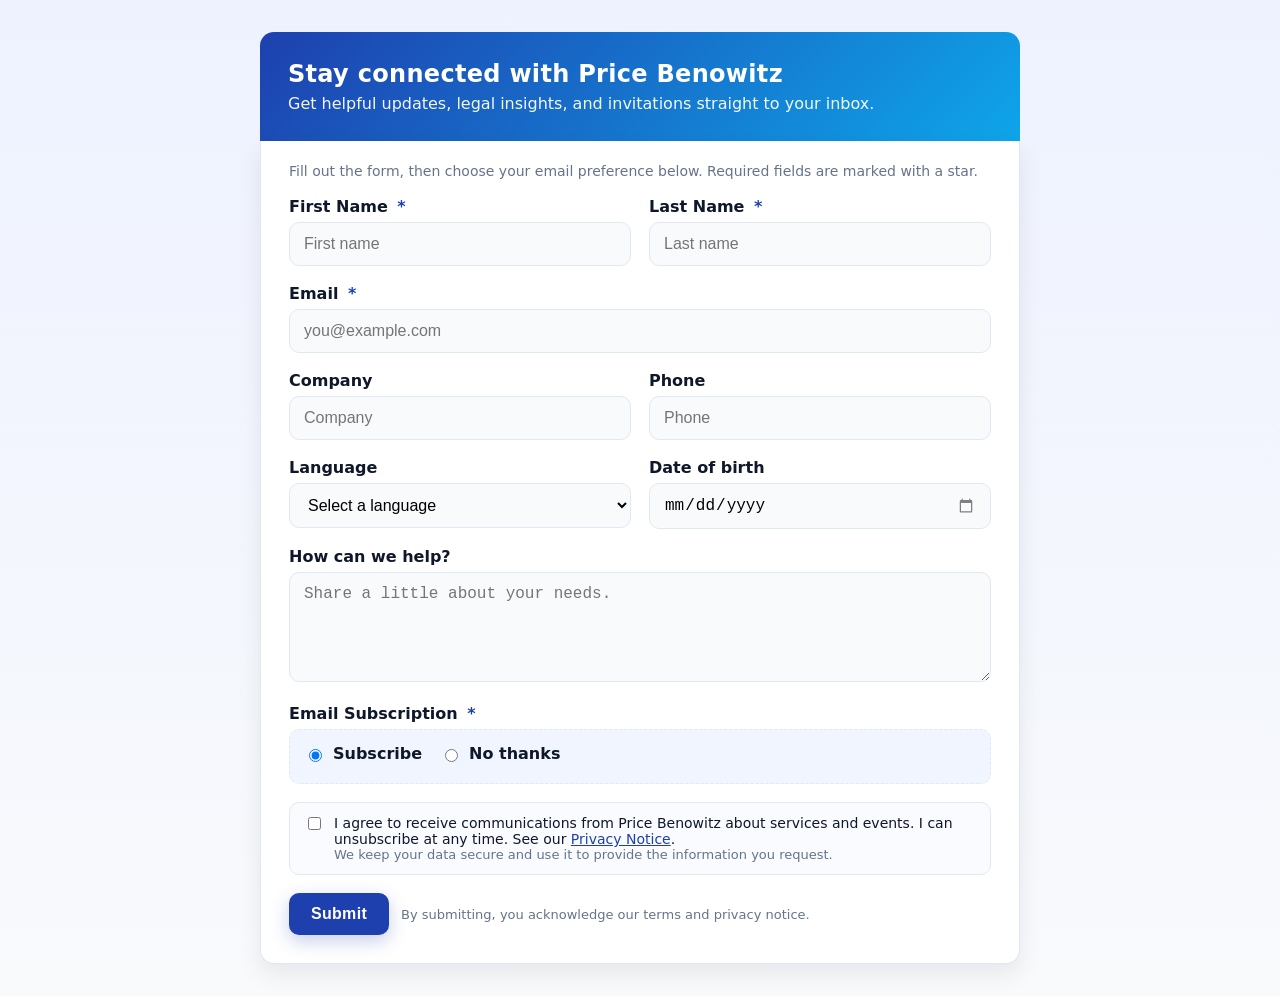
==== index.html @ d30636b1 "update" ====
<!DOCTYPE html>
<html lang="en">
<head>
  <meta charset="UTF-8"/>
  <meta name="viewport" content="width=device-width, initial-scale=1"/>
  <title>Prospect Form</title>
  <link rel="stylesheet" href="style.css">
  <link rel="shortcut icon" href="logo.jpg" type="image/x-icon">
</head>
<body>
  <main class="shell" role="main" aria-labelledby="form-title">
    <section class="brand">
      <h1 id="form-title">Stay connected with Price Benowitz</h1>
      <p>Get helpful updates, legal insights, and invitations straight to your inbox.</p>
    </section>

    <section class="card" aria-describedby="helper-text">
      <p id="helper-text" class="helper">
        Fill out the form, then choose your email preference below. Required fields are marked with a star.
      </p>

      <!-- messages for client side validation -->
      <div id="form-error" class="notice error" role="alert" aria-live="polite"></div>
      <div id="form-success" class="notice success" role="status" aria-live="polite"></div>

      <form id="prospect-form" action="http://go.pricebenowitz.com/l/1095012/2025-08-14/7nrmt3" method="post" novalidate>
        <!-- Honeypot -->
        <div class="hp-wrap" aria-hidden="true">
          <label for="website">Do not fill this field</label>
          <input type="text" id="website" name="website"/>
        </div>

        <!-- First Name -->
        <div class="field">
          <label for="first-name">First Name <span class="required">*</span></label>
          <input type="text" id="first-name" name="first_name" placeholder="First name" autocomplete="given-name" required/>
          <p class="error-text" id="err-first-name">Please enter your first name.</p>
        </div>

        <!-- Last Name -->
        <div class="field">
          <label for="last-name">Last Name <span class="required">*</span></label>
          <input type="text" id="last-name" name="last_name" placeholder="Last name" autocomplete="family-name" required/>
          <p class="error-text" id="err-last-name">Please enter your last name.</p>
        </div>

        <!-- Email -->
        <div class="field full">
          <label for="email">Email <span class="required">*</span></label>
          <input type="email" id="email" name="email" placeholder="you@example.com" autocomplete="email" required/>
          <p class="error-text" id="err-email">Please enter a valid email address.</p>
        </div>

        <!-- Optional company and phone -->
        <div class="field">
          <label for="company">Company</label>
          <input type="text" id="company" name="company" placeholder="Company"/>
        </div>

        <div class="field">
          <label for="phone">Phone</label>
          <input type="tel" id="phone" name="phone" placeholder="Phone"/>
        </div>

         <!-- Optional DOB and language -->
        <div class="field">
          <label for="language">Language</label>
          <select id="language" name="language">
            <option value="">Select a language</option>
            <option>Espanish</option>
            <option>English</option>
            <option>Portuguese</option>
            <option>Other</option>
          </select>
        </div>

        <div class="field">
          <label for="dateOfBinthDay">Date of birth</label>
          <input type="date" id="dateOfBinthDay" name="dateOfBinthDay" placeholder="mm/dd/aaaa"/>
        </div>

        <!-- Message -->
        <div class="field full">
          <label for="message">How can we help?</label>
          <textarea id="message" name="message" placeholder="Share a little about your needs."></textarea>
        </div>

        <!-- Subscription preference mapped to your existing `unsubscribe` field -->
        <div class="field full">
          <label>Email Subscription <span class="required">*</span></label>
          <div class="radio-row" role="radiogroup" aria-label="Email Subscription">
            <label class="radio-option">
              <input type="radio" name="unsubscribe" value="false" id="sub-yes" checked required/>
              <span>Subscribe</span>
            </label>
            <label class="radio-option">
              <input type="radio" name="unsubscribe" value="true" id="sub-no" required/>
              <span>No thanks</span>
            </label>
          </div>
          <p class="error-text" id="err-sub">Please choose your email preference.</p>
        </div>

        <!-- Consent -->
        <div class="field full">
          <label class="sr-only" for="consent">Consent to receive email</label>
          <div class="consent">
            <input type="checkbox" id="consent" required/>
            <div>
              I agree to receive communications from Price Benowitz about services and events. I can unsubscribe at any time. See our
              <a href="#" target="_blank" rel="noopener">Privacy Notice</a>.
              <div class="subcopy">We keep your data secure and use it to provide the information you request.</div>
            </div>
          </div>
          <p class="error-text" id="err-consent">Please confirm consent to proceed.</p>
        </div>

        <!-- Helpful hidden fields you can map in Account Engagement -->
        <input type="hidden" name="source" value="Website Lead"/>
        <input type="hidden" name="campaign" value="General Newsletter"/>

        <div class="actions full">
          <button type="submit" aria-label="Submit form">Submit</button>
          <span class="subcopy">By submitting, you acknowledge our terms and privacy notice.</span>
        </div>
      </form>
    </section>
  </main>
  <script src="script.js"></script>
</body>
</html>
---- style.css ----
:root{
    --primary:#1e40af;      /* blue, main brand */
    --primary-600:#1b399b;
    --primary-700:#173081;
    --accent:#0ea5e9;       /* light blue accent */
    --bg:#f5f7fb;
    --card:#ffffff;
    --text:#0f172a;
    --muted:#64748b;
    --border:#e2e8f0;
    --error:#b91c1c;
    --success:#065f46;
    --radius:14px;
    --shadow:0 10px 25px rgba(2, 6, 23, 0.08);
}

*{box-sizing:border-box}

body{
    margin:0;
    font-family: ui-sans-serif, system-ui, -apple-system, "Segoe UI", Roboto, Arial, "Noto Sans", "Apple Color Emoji", "Segoe UI Emoji";
    background: linear-gradient(180deg, #eef2ff, #f8fafc);
    color:var(--text);
    display:flex;
    min-height:100vh;
    align-items:center;
    justify-content:center;
    padding:32px;
}

.shell{
    width:100%;
    max-width:760px;
}

.brand{
    background: linear-gradient(135deg, var(--primary), var(--accent));
    color:white;
    padding:28px 28px;
    border-top-left-radius: var(--radius);
    border-top-right-radius: var(--radius);
}

.brand h1{
    font-size:24px;
    margin:0 0 6px 0;
    letter-spacing:.3px;
    font-weight:800;
}
.brand p{
    margin:0;
    opacity:.95;
}

.card{
    background:var(--card);
    border:1px solid var(--border);
    border-top:none;
    border-bottom-left-radius: var(--radius);
    border-bottom-right-radius: var(--radius);
    box-shadow: var(--shadow);
    padding:28px;
}

.helper{
    margin:-6px 0 18px 0;
    color:var(--muted);
    font-size:14px;
}

form{
    display:grid;
    grid-template-columns: 1fr;
    gap:18px;
}

@media (min-width:720px){
    form{
    grid-template-columns: 1fr 1fr;
    }
    .full{
    grid-column:1 / -1;
    }
}

label{
    display:block;
    font-weight:700;
    margin-bottom:6px;
}

.required{
    color:var(--primary);
    margin-left:4px;
}

input[type="date"]:focus {
    border-color: var(--accent);
    box-shadow: 0 0 0 4px rgba(14,165,233,.12);
    background: #ffffff;
}

input[type="date"]::-webkit-calendar-picker-indicator {
    cursor: pointer;
    opacity: 0.7;
    filter: invert(0.3);
    transition: opacity 0.2s ease;
}

input[type="date"]::-webkit-calendar-picker-indicator:hover {
    opacity: 1;
}


input[type="text"],
input[type="email"],
input[type="tel"],
input[type="date"],
select,
textarea{
    width:100%;
    padding:12px 14px;
    border:1px solid var(--border);
    border-radius:10px;
    background:#f8fafc;
    outline:none;
    transition: border .15s ease, box-shadow .15s ease;
    font-size:16px;
}

textarea{
    min-height:110px; 
    resize:vertical
}

input:focus, select:focus, textarea:focus{
    border-color:var(--accent);
    box-shadow:0 0 0 4px rgba(14,165,233,.12);
    background:#ffffff;
}

.radio-row{
    display:flex;
    gap:18px;
    align-items:center;
    padding:14px;
    border:1px dashed var(--border);
    border-radius:10px;
    background:#f1f5ff;
}

.radio-option{
    display:flex;
    align-items:center;
    gap:8px;
    font-weight:600;
}

.consent{
    display:flex;
    gap:10px;
    align-items:flex-start;
    padding:12px 14px;
    border:1px solid var(--border);
    border-radius:10px;
    background:#f9fbff;
    font-size:14px;
}
.consent input{margin-top:2px}

.actions{
    display:flex;
    gap:12px;
    align-items:center;
}

button[type="submit"]{
    background-color:var(--primary);
    color:white;
    border:none;
    padding:12px 22px;
    border-radius:10px;
    font-weight:800;
    letter-spacing:.3px;
    cursor:pointer;
    font-size:16px;
    transition: transform .05s ease, background-color .15s ease;
    box-shadow: 0 6px 18px rgba(30,64,175,.25);
}
button[type="submit"]:hover{background:var(--primary-600)}
button[type="submit"]:active{transform: translateY(1px)}
.subcopy{
    font-size:13px;
    color:var(--muted);
}

.error-text{
    color:var(--error);
    font-size:13px;
    margin-top:6px;
    display:none;
}

.sr-only{
    position:absolute;
    width:1px;
    height:1px;
    padding:0;
    overflow:hidden;
    clip:rect(0 0 0 0);
    white-space:nowrap;
    border:0;
}

.notice{
    display:none;
    margin:0 0 8px 0;
    padding:12px 14px;
    border-radius:10px;
    font-weight:600;
}
.notice.error{
    background:#fee2e2;
    color:#7f1d1d;
    border:1px solid #fecaca;
}
.notice.success{
    background:#dcfce7;
    color:#14532d;
    border:1px solid #bbf7d0;
}

/* Honeypot keeps bots quiet */
.hp-wrap{
    position:absolute;
    left:-9999px;
    top:-9999px;
    height:0;
    width:0;
    overflow:hidden;
}

a{color:var(--primary)}
a:hover{text-decoration:none}
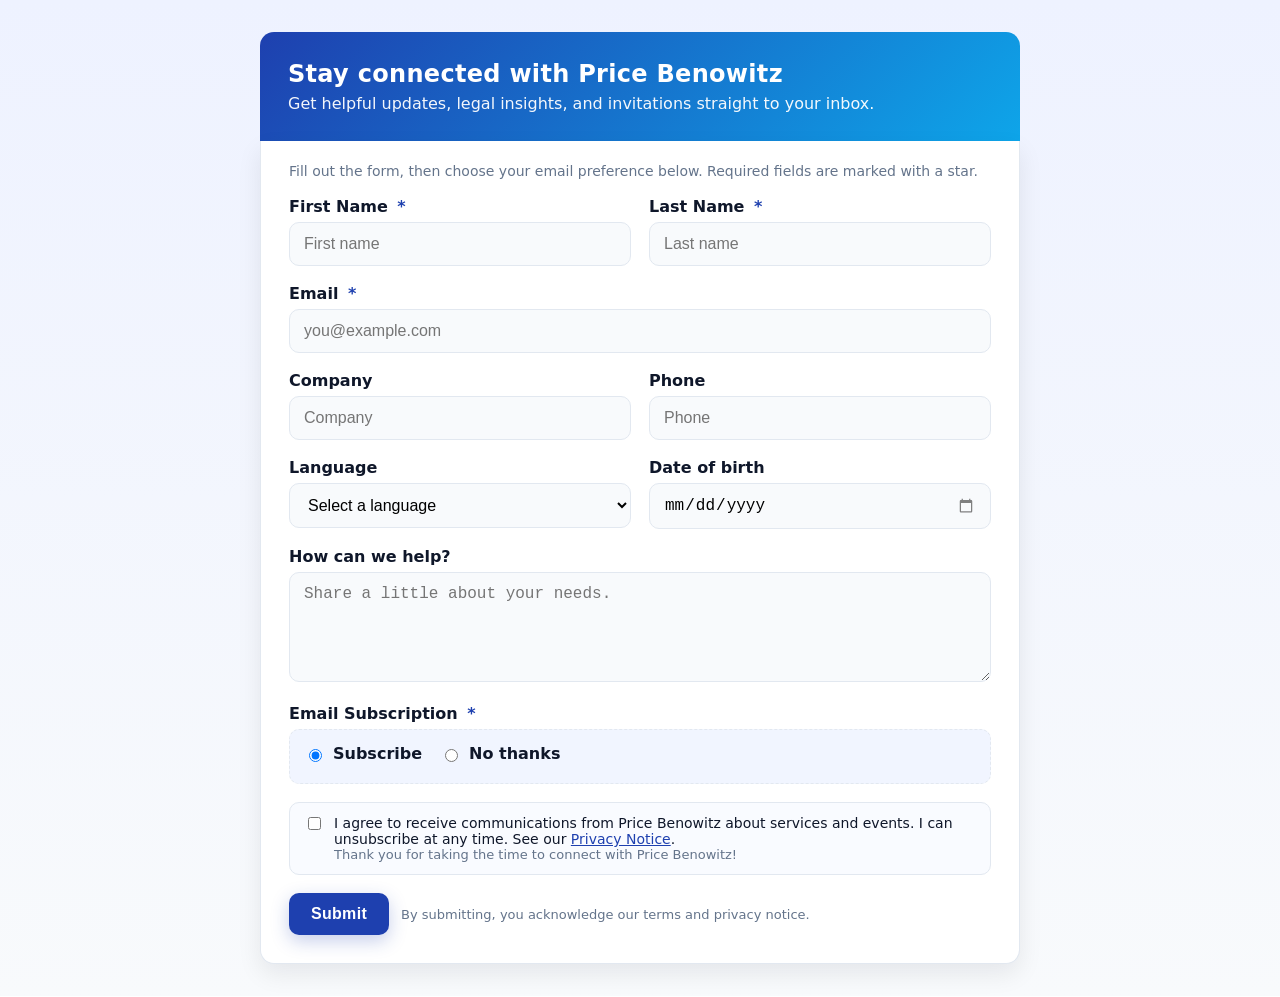
==== commit 8534e333: "Last modification" ====
--- a/index.html
+++ b/index.html
@@ -23,7 +23,7 @@
       <div id="form-error" class="notice error" role="alert" aria-live="polite"></div>
       <div id="form-success" class="notice success" role="status" aria-live="polite"></div>
 
-      <form id="prospect-form" action="http://go.pricebenowitz.com/l/1095012/2025-08-14/7nrmt3" method="post" novalidate>
+      <form id="prospect-form" action="https://go.pricebenowitz.com/l/1095012/2025-08-14/7nrmt3" method="post" novalidate>
         <!-- Honeypot -->
         <div class="hp-wrap" aria-hidden="true">
           <label for="website">Do not fill this field</label>
@@ -109,7 +109,7 @@
             <div>
               I agree to receive communications from Price Benowitz about services and events. I can unsubscribe at any time. See our
               <a href="#" target="_blank" rel="noopener">Privacy Notice</a>.
-              <div class="subcopy">We keep your data secure and use it to provide the information you request.</div>
+              <div class="subcopy">Thank you for taking the time to connect with Price Benowitz!</div>
             </div>
           </div>
           <p class="error-text" id="err-consent">Please confirm consent to proceed.</p>
